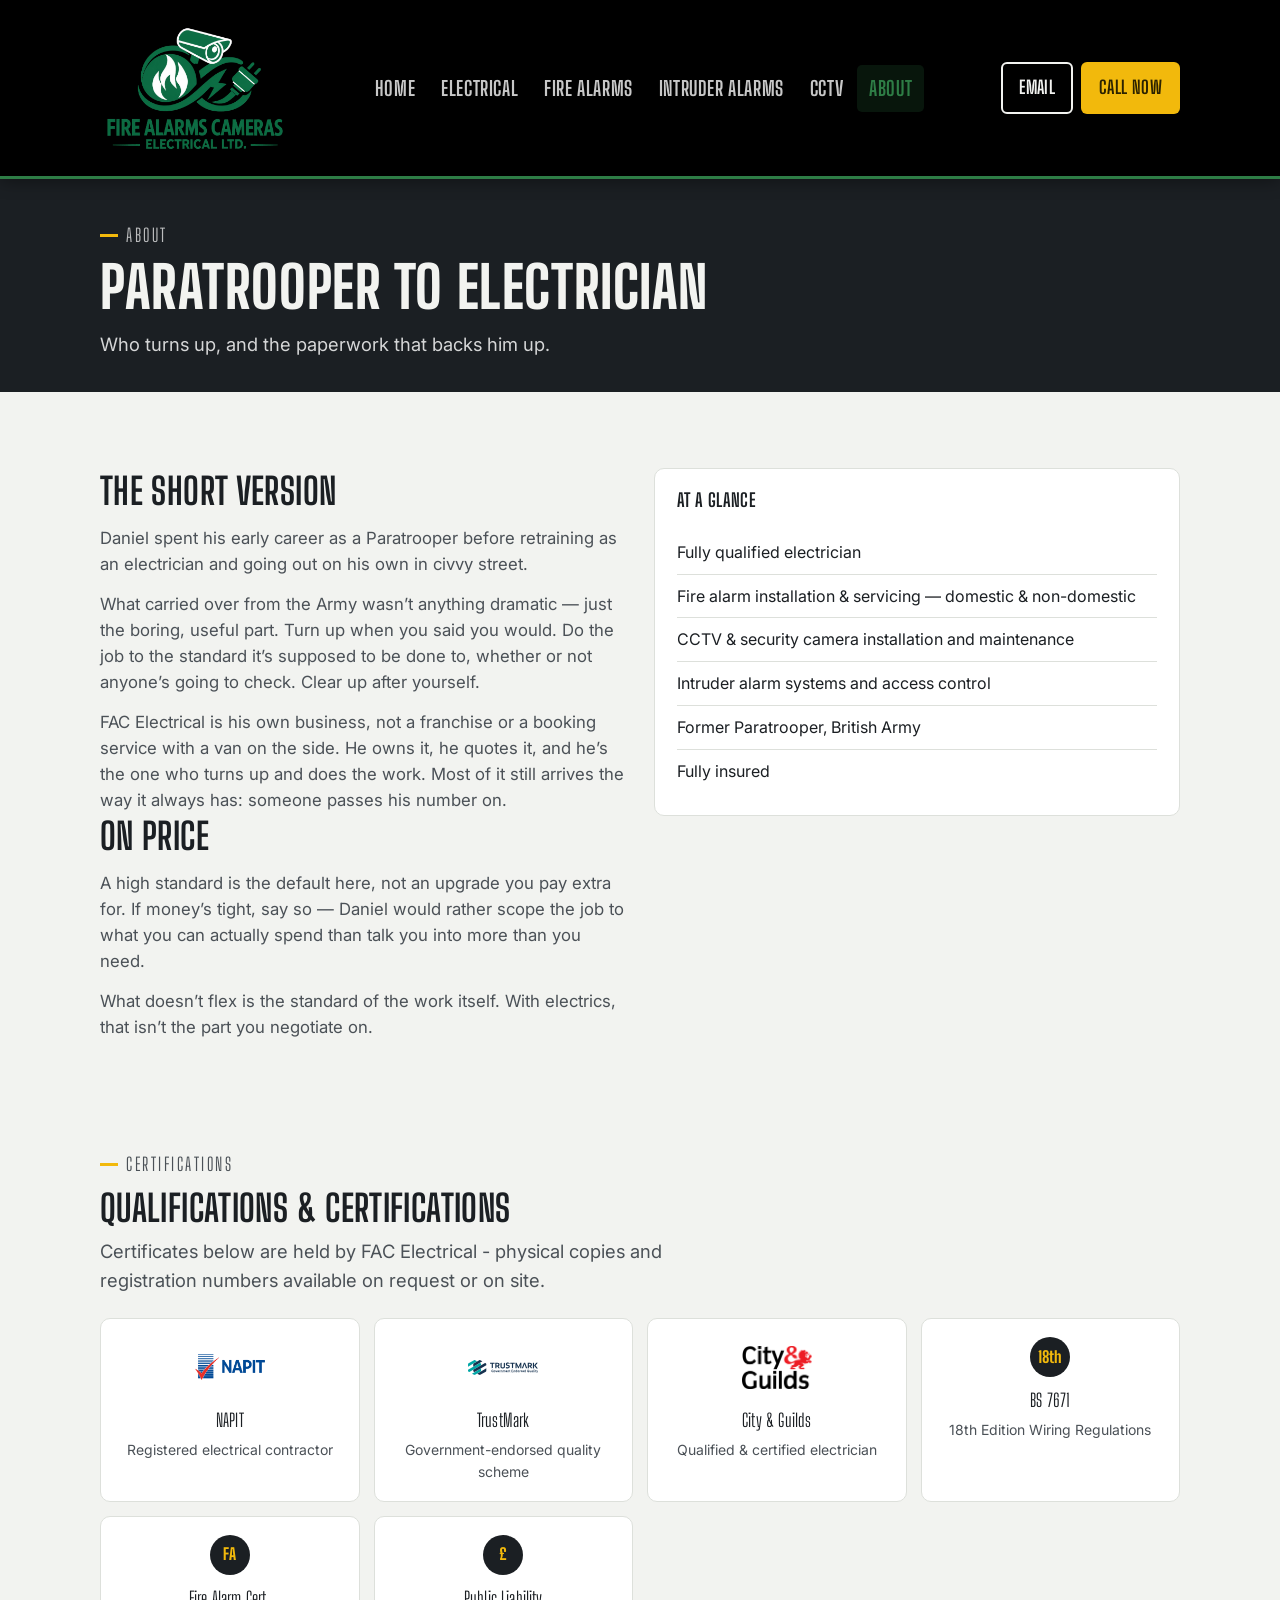
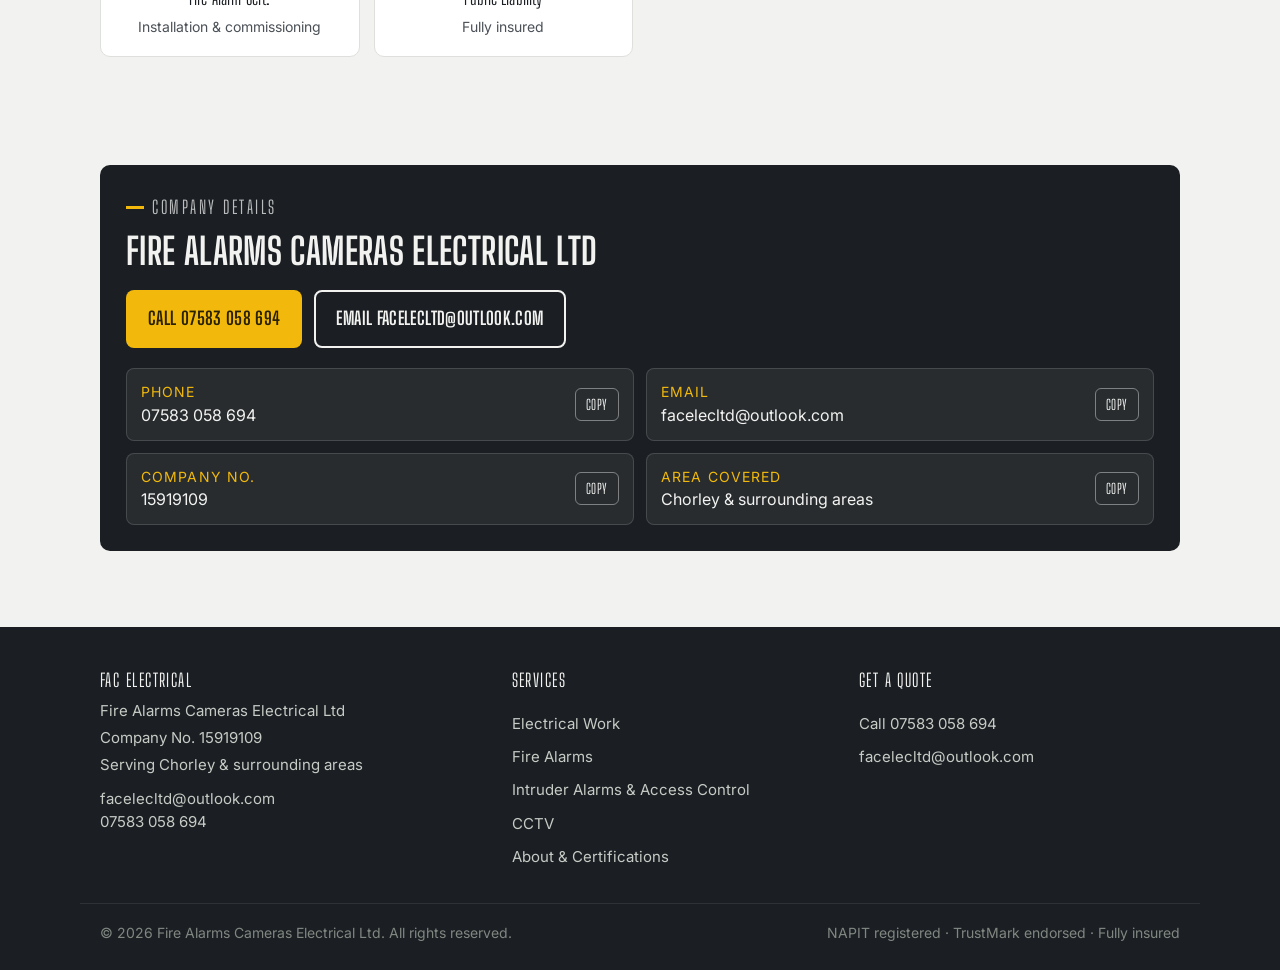
==== about/index.html @ 7ea2552b "initial push" ====
<!doctype html><html lang=en-GB><head><meta charset=utf-8><meta name=viewport content="width=device-width,initial-scale=1"><title>About & Certifications - FAC Electrical</title><meta name=description content="About Daniel and FAC Electrical — background, qualifications, certifications, and full company details."><link rel=preconnect href=https://fonts.googleapis.com><link rel=preconnect href=https://fonts.gstatic.com crossorigin><link href="https://fonts.googleapis.com/css2?family=Big+Shoulders+Display:wght@700;800&family=Inter:wght@400;500;600;700&display=swap" rel=stylesheet><link rel=stylesheet href=/css/styles.css></head><body><header class=site-header><div class=site-header__bar><a class=brand href=/ aria-label="FAC Electrical home"><img class=brand__mark src=/img/logo.JPG alt="Fire Alarms Cameras Electrical Ltd" width=1400 height=1120>
</a><button class=nav-toggle aria-expanded=false aria-controls=site-nav aria-label="Open menu">
<span></span></button><nav class=site-nav id=site-nav><ul class=site-nav__list><li><a href=/>Home</a></li><li><a href=/electrics/>Electrical</a></li><li><a href=/fire-alarms/>Fire Alarms</a></li><li><a href=/intruder-alarms/>Intruder Alarms</a></li><li><a href=/cameras/>CCTV</a></li><li><a href=/about/ aria-current=page>About</a></li></ul></nav><div class=header-cta><a class="btn btn--outline btn--sm" href=mailto:facelecltd@outlook.com>Email</a>
<a class="btn btn--amber btn--sm" href=tel:+447583058694>Call now</a></div></div></header><main><section class="page-banner page-banner--plain"><div class=wrap><p class=eyebrow>About</p><h1>Paratrooper to electrician</h1><p class=lede>Who turns up, and the paperwork that backs him up.</p></div></section><section class=section><div class="wrap cols-2"><div class=prose><h2 id=the-short-version>The short version</h2><p>Daniel spent his early career as a Paratrooper before retraining as an electrician and going out on his own in civvy street.</p><p>What carried over from the Army wasn&rsquo;t anything dramatic — just the boring, useful part. Turn up when you said you would. Do the job to the standard it&rsquo;s supposed to be done to, whether or not anyone&rsquo;s going to check. Clear up after yourself.</p><p>FAC Electrical is his own business, not a franchise or a booking service with a van on the side. He owns it, he quotes it, and he&rsquo;s the one who turns up and does the work. Most of it still arrives the way it always has: someone passes his number on.</p><h2 id=on-price>On price</h2><p>A high standard is the default here, not an upgrade you pay extra for. If money&rsquo;s tight, say so — Daniel would rather scope the job to what you can actually spend than talk you into more than you need.</p><p>What doesn&rsquo;t flex is the standard of the work itself. With electrics, that isn&rsquo;t the part you negotiate on.</p></div><div class=card><h3>At a glance</h3><ul class="switch-list mt-md"><li>Fully qualified electrician</li><li>Fire alarm installation & servicing — domestic & non-domestic</li><li>CCTV & security camera installation and maintenance</li><li>Intruder alarm systems and access control</li><li>Former Paratrooper, British Army</li><li>Fully insured</li></ul></div></div></section><section class="section section--tight"><div class=wrap><p class=eyebrow>Certifications</p><h2 class=mt-sm>Qualifications & certifications</h2><p class="lede mt-sm">Certificates below are held by FAC Electrical - physical copies and registration numbers available on request or on site.</p><div class=certs-grid><div class=cert-badge><img class=cert-badge__img src=/img/napit.png alt="NAPIT logo"><div class=cert-badge__name>NAPIT</div><div class=cert-badge__note>Registered electrical contractor</div></div><div class=cert-badge><img class=cert-badge__img src=/img/trustmark.svg alt="TrustMark logo"><div class=cert-badge__name>TrustMark</div><div class=cert-badge__note>Government-endorsed quality scheme</div></div><div class=cert-badge><img class=cert-badge__img src=/img/cityandguilds.png alt="City & Guilds logo"><div class=cert-badge__name>City & Guilds</div><div class=cert-badge__note>Qualified & certified electrician</div></div><div class=cert-badge><div class=cert-badge__mark>18th</div><div class=cert-badge__name>BS 7671</div><div class=cert-badge__note>18th Edition Wiring Regulations</div></div><div class=cert-badge><div class=cert-badge__mark>FA</div><div class=cert-badge__name>Fire Alarm Cert.</div><div class=cert-badge__note>Installation & commissioning</div></div><div class=cert-badge><div class=cert-badge__mark>£</div><div class=cert-badge__name>Public Liability</div><div class=cert-badge__note>Fully insured</div></div></div></div></section><section class=section><div class=wrap><div class=contact-block><p class=eyebrow style=color:rgba(255,255,255,.7)>Company details</p><h2 class=mt-sm>Fire Alarms Cameras Electrical Ltd</h2><div class="hero__ctas mt-md"><a class="btn btn--amber" href=tel:+447583058694>Call 07583 058 694</a>
<a class="btn btn--outline" href=mailto:facelecltd@outlook.com>Email facelecltd@outlook.com</a></div><div class="contact-methods mt-md"><div class=contact-row><div class=contact-row__text><div class=contact-row__label>Phone</div><div class=contact-row__value>07583 058 694</div></div><button class=copy-btn data-copy-value="07583 058 694">Copy</button></div><div class=contact-row><div class=contact-row__text><div class=contact-row__label>Email</div><div class=contact-row__value>facelecltd@outlook.com</div></div><button class=copy-btn data-copy-value=facelecltd@outlook.com>Copy</button></div><div class=contact-row><div class=contact-row__text><div class=contact-row__label>Company No.</div><div class=contact-row__value>15919109</div></div><button class=copy-btn data-copy-value=15919109>Copy</button></div><div class=contact-row><div class=contact-row__text><div class=contact-row__label>Area covered</div><div class=contact-row__value>Chorley & surrounding areas</div></div><button class=copy-btn data-copy-value="Chorley & surrounding areas">Copy</button></div></div></div></div></section></main><footer class=site-footer><div class="wrap footer-grid"><div class=footer-company><p class=footer-heading>FAC Electrical</p><p>Fire Alarms Cameras Electrical Ltd</p><p>Company No. 15919109</p><p>Serving Chorley & surrounding areas</p><p class=mt-sm>facelecltd@outlook.com<br>07583 058 694</p></div><nav class=footer-links><p class=footer-heading>Services</p><a href=/electrics/>Electrical Work</a>
<a href=/fire-alarms/>Fire Alarms</a>
<a href=/intruder-alarms/>Intruder Alarms & Access Control</a>
<a href=/cameras/>CCTV</a>
<a href=/about/>About & Certifications</a></nav><div class=footer-links><p class=footer-heading>Get a quote</p><a href=tel:+447583058694>Call 07583 058 694</a>
<a href=mailto:facelecltd@outlook.com>facelecltd@outlook.com</a></div></div><div class="wrap footer-bottom"><span>&copy; 2026 Fire Alarms Cameras Electrical Ltd. All rights reserved.</span>
<span>NAPIT registered · TrustMark endorsed · Fully insured</span></div></footer><div class=mobile-bar><a href=tel:+447583058694>Call</a>
<a href=mailto:facelecltd@outlook.com>Email</a></div><script src=/js/main.js></script></body></html>
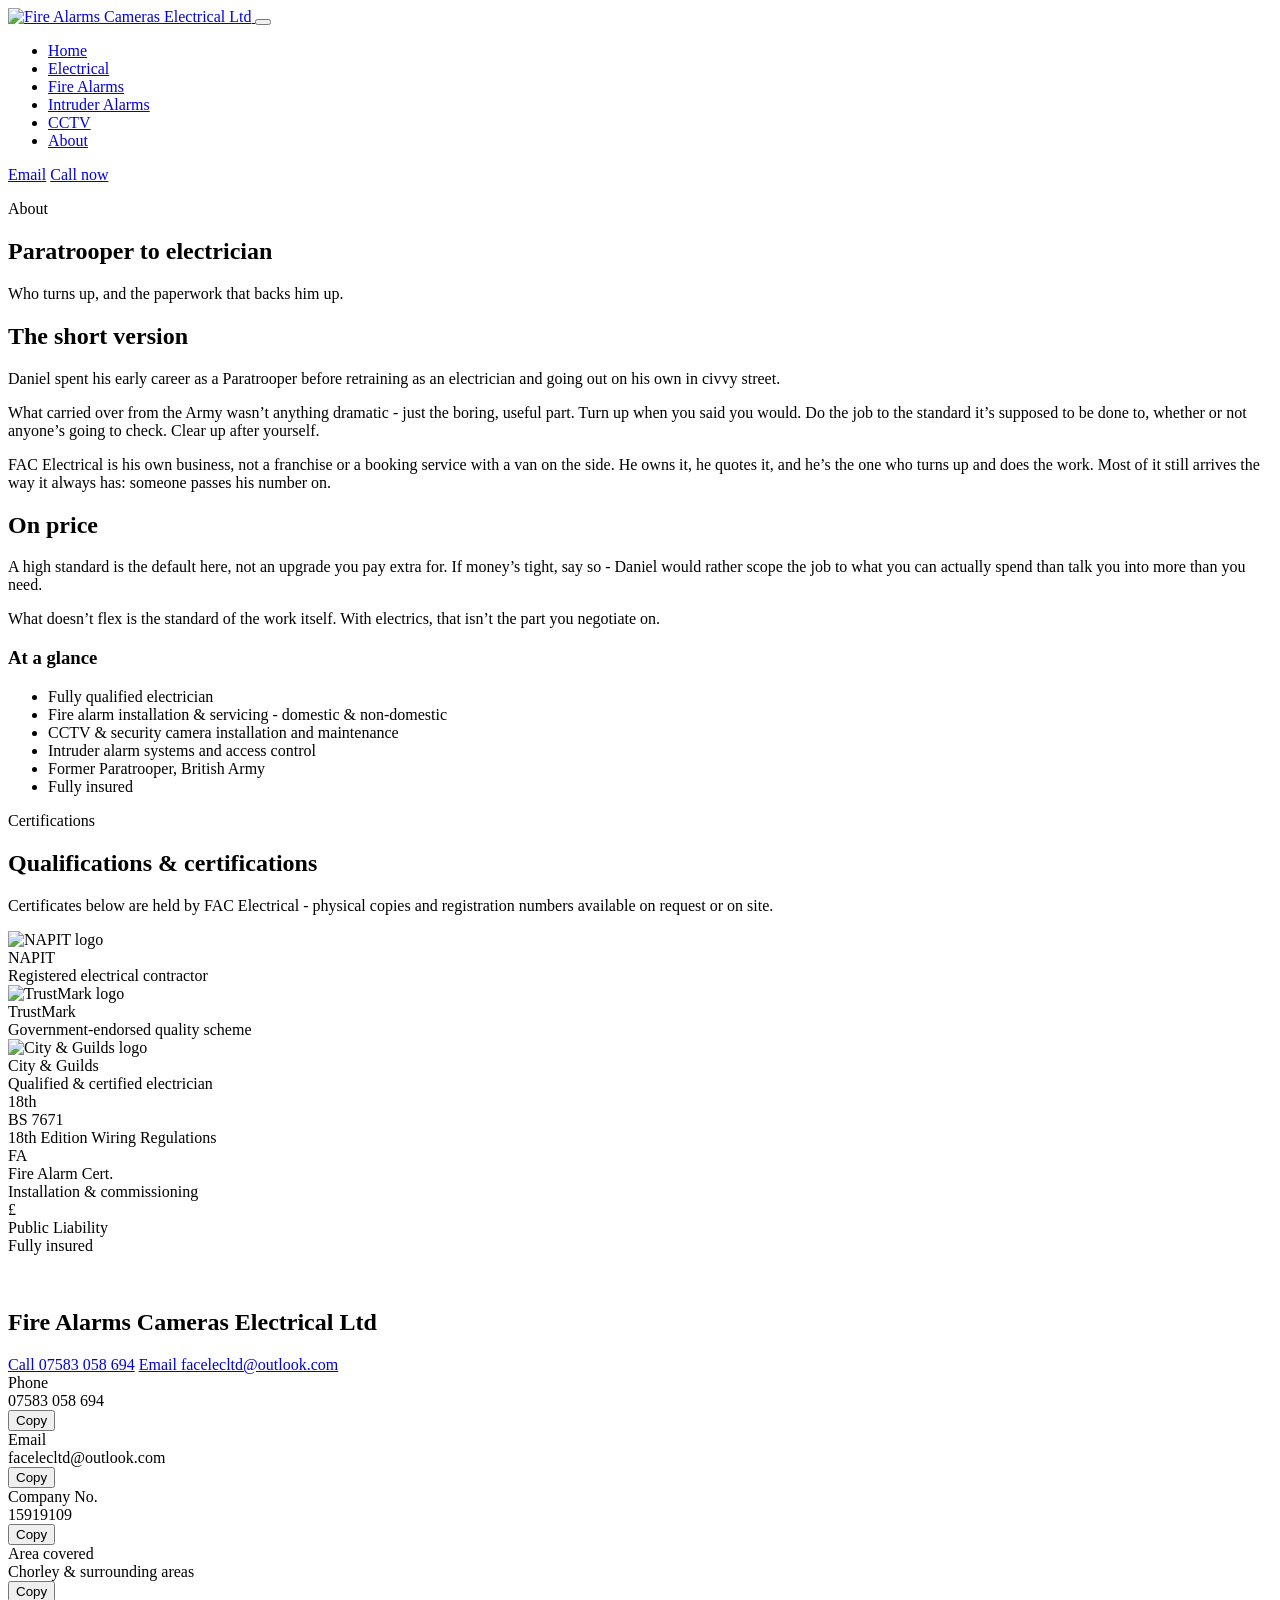
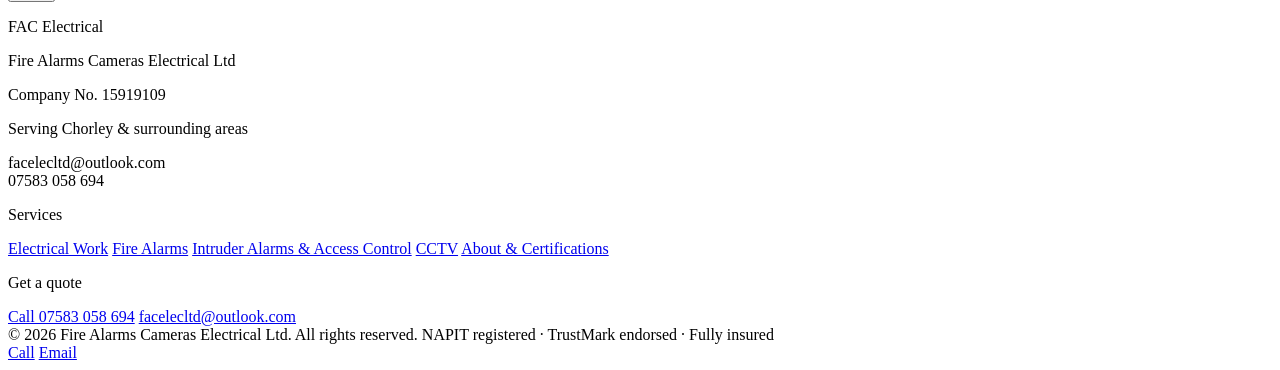
==== commit 0d0906aa: "initial push" ====
--- a/about/index.html
+++ b/about/index.html
@@ -1,7 +1,7 @@
-<!doctype html><html lang=en-GB><head><meta charset=utf-8><meta name=viewport content="width=device-width,initial-scale=1"><title>About & Certifications - FAC Electrical</title><meta name=description content="About Daniel and FAC Electrical — background, qualifications, certifications, and full company details."><link rel=preconnect href=https://fonts.googleapis.com><link rel=preconnect href=https://fonts.gstatic.com crossorigin><link href="https://fonts.googleapis.com/css2?family=Big+Shoulders+Display:wght@700;800&family=Inter:wght@400;500;600;700&display=swap" rel=stylesheet><link rel=stylesheet href=/css/styles.css></head><body><header class=site-header><div class=site-header__bar><a class=brand href=/ aria-label="FAC Electrical home"><img class=brand__mark src=/img/logo.JPG alt="Fire Alarms Cameras Electrical Ltd" width=1400 height=1120>
+<!doctype html><html lang=en-GB><head><meta charset=utf-8><meta name=viewport content="width=device-width,initial-scale=1"><title>About & Certifications - FAC Electrical</title><meta name=description content="About Daniel and FAC Electrical - background, qualifications, certifications, and full company details."><link rel=preconnect href=https://fonts.googleapis.com><link rel=preconnect href=https://fonts.gstatic.com crossorigin><link href="https://fonts.googleapis.com/css2?family=Big+Shoulders+Display:wght@700;800&family=Inter:wght@400;500;600;700&display=swap" rel=stylesheet><link rel=stylesheet href=/FACElectrical/css/styles.css></head><body><header class=site-header><div class=site-header__bar><a class=brand href=/ aria-label="FAC Electrical home"><img class=brand__mark src=/FACElectrical/img/logo.JPG alt="Fire Alarms Cameras Electrical Ltd" width=1400 height=1120>
 </a><button class=nav-toggle aria-expanded=false aria-controls=site-nav aria-label="Open menu">
-<span></span></button><nav class=site-nav id=site-nav><ul class=site-nav__list><li><a href=/>Home</a></li><li><a href=/electrics/>Electrical</a></li><li><a href=/fire-alarms/>Fire Alarms</a></li><li><a href=/intruder-alarms/>Intruder Alarms</a></li><li><a href=/cameras/>CCTV</a></li><li><a href=/about/ aria-current=page>About</a></li></ul></nav><div class=header-cta><a class="btn btn--outline btn--sm" href=mailto:facelecltd@outlook.com>Email</a>
-<a class="btn btn--amber btn--sm" href=tel:+447583058694>Call now</a></div></div></header><main><section class="page-banner page-banner--plain"><div class=wrap><p class=eyebrow>About</p><h1>Paratrooper to electrician</h1><p class=lede>Who turns up, and the paperwork that backs him up.</p></div></section><section class=section><div class="wrap cols-2"><div class=prose><h2 id=the-short-version>The short version</h2><p>Daniel spent his early career as a Paratrooper before retraining as an electrician and going out on his own in civvy street.</p><p>What carried over from the Army wasn&rsquo;t anything dramatic — just the boring, useful part. Turn up when you said you would. Do the job to the standard it&rsquo;s supposed to be done to, whether or not anyone&rsquo;s going to check. Clear up after yourself.</p><p>FAC Electrical is his own business, not a franchise or a booking service with a van on the side. He owns it, he quotes it, and he&rsquo;s the one who turns up and does the work. Most of it still arrives the way it always has: someone passes his number on.</p><h2 id=on-price>On price</h2><p>A high standard is the default here, not an upgrade you pay extra for. If money&rsquo;s tight, say so — Daniel would rather scope the job to what you can actually spend than talk you into more than you need.</p><p>What doesn&rsquo;t flex is the standard of the work itself. With electrics, that isn&rsquo;t the part you negotiate on.</p></div><div class=card><h3>At a glance</h3><ul class="switch-list mt-md"><li>Fully qualified electrician</li><li>Fire alarm installation & servicing — domestic & non-domestic</li><li>CCTV & security camera installation and maintenance</li><li>Intruder alarm systems and access control</li><li>Former Paratrooper, British Army</li><li>Fully insured</li></ul></div></div></section><section class="section section--tight"><div class=wrap><p class=eyebrow>Certifications</p><h2 class=mt-sm>Qualifications & certifications</h2><p class="lede mt-sm">Certificates below are held by FAC Electrical - physical copies and registration numbers available on request or on site.</p><div class=certs-grid><div class=cert-badge><img class=cert-badge__img src=/img/napit.png alt="NAPIT logo"><div class=cert-badge__name>NAPIT</div><div class=cert-badge__note>Registered electrical contractor</div></div><div class=cert-badge><img class=cert-badge__img src=/img/trustmark.svg alt="TrustMark logo"><div class=cert-badge__name>TrustMark</div><div class=cert-badge__note>Government-endorsed quality scheme</div></div><div class=cert-badge><img class=cert-badge__img src=/img/cityandguilds.png alt="City & Guilds logo"><div class=cert-badge__name>City & Guilds</div><div class=cert-badge__note>Qualified & certified electrician</div></div><div class=cert-badge><div class=cert-badge__mark>18th</div><div class=cert-badge__name>BS 7671</div><div class=cert-badge__note>18th Edition Wiring Regulations</div></div><div class=cert-badge><div class=cert-badge__mark>FA</div><div class=cert-badge__name>Fire Alarm Cert.</div><div class=cert-badge__note>Installation & commissioning</div></div><div class=cert-badge><div class=cert-badge__mark>£</div><div class=cert-badge__name>Public Liability</div><div class=cert-badge__note>Fully insured</div></div></div></div></section><section class=section><div class=wrap><div class=contact-block><p class=eyebrow style=color:rgba(255,255,255,.7)>Company details</p><h2 class=mt-sm>Fire Alarms Cameras Electrical Ltd</h2><div class="hero__ctas mt-md"><a class="btn btn--amber" href=tel:+447583058694>Call 07583 058 694</a>
+<span></span></button><nav class=site-nav id=site-nav><ul class=site-nav__list><li><a href=/>Home</a></li><li><a href=/electrics/>Electrical</a></li><li><a href=/fire-alarms/>Fire Alarms</a></li><li><a href=/intruder-alarms/>Intruder Alarms</a></li><li><a href=/cameras/>CCTV</a></li><li><a href=/about/>About</a></li></ul></nav><div class=header-cta><a class="btn btn--outline btn--sm" href=mailto:facelecltd@outlook.com>Email</a>
+<a class="btn btn--amber btn--sm" href=tel:+447583058694>Call now</a></div></div></header><main><section class="page-banner page-banner--plain"><div class=wrap><p class=eyebrow>About</p><h1>Paratrooper to electrician</h1><p class=lede>Who turns up, and the paperwork that backs him up.</p></div></section><section class=section><div class="wrap cols-2"><div class=prose><h2 id=the-short-version>The short version</h2><p>Daniel spent his early career as a Paratrooper before retraining as an electrician and going out on his own in civvy street.</p><p>What carried over from the Army wasn&rsquo;t anything dramatic - just the boring, useful part. Turn up when you said you would. Do the job to the standard it&rsquo;s supposed to be done to, whether or not anyone&rsquo;s going to check. Clear up after yourself.</p><p>FAC Electrical is his own business, not a franchise or a booking service with a van on the side. He owns it, he quotes it, and he&rsquo;s the one who turns up and does the work. Most of it still arrives the way it always has: someone passes his number on.</p><h2 id=on-price>On price</h2><p>A high standard is the default here, not an upgrade you pay extra for. If money&rsquo;s tight, say so - Daniel would rather scope the job to what you can actually spend than talk you into more than you need.</p><p>What doesn&rsquo;t flex is the standard of the work itself. With electrics, that isn&rsquo;t the part you negotiate on.</p></div><div class=card><h3>At a glance</h3><ul class="switch-list mt-md"><li>Fully qualified electrician</li><li>Fire alarm installation & servicing - domestic & non-domestic</li><li>CCTV & security camera installation and maintenance</li><li>Intruder alarm systems and access control</li><li>Former Paratrooper, British Army</li><li>Fully insured</li></ul></div></div></section><section class="section section--tight"><div class=wrap><p class=eyebrow>Certifications</p><h2 class=mt-sm>Qualifications & certifications</h2><p class="lede mt-sm">Certificates below are held by FAC Electrical - physical copies and registration numbers available on request or on site.</p><div class=certs-grid><div class=cert-badge><img class=cert-badge__img src=/FACElectrical/img/napit.png alt="NAPIT logo"><div class=cert-badge__name>NAPIT</div><div class=cert-badge__note>Registered electrical contractor</div></div><div class=cert-badge><img class=cert-badge__img src=/FACElectrical/img/trustmark.svg alt="TrustMark logo"><div class=cert-badge__name>TrustMark</div><div class=cert-badge__note>Government-endorsed quality scheme</div></div><div class=cert-badge><img class=cert-badge__img src=/FACElectrical/img/cityandguilds.png alt="City & Guilds logo"><div class=cert-badge__name>City & Guilds</div><div class=cert-badge__note>Qualified & certified electrician</div></div><div class=cert-badge><div class=cert-badge__mark>18th</div><div class=cert-badge__name>BS 7671</div><div class=cert-badge__note>18th Edition Wiring Regulations</div></div><div class=cert-badge><div class=cert-badge__mark>FA</div><div class=cert-badge__name>Fire Alarm Cert.</div><div class=cert-badge__note>Installation & commissioning</div></div><div class=cert-badge><div class=cert-badge__mark>£</div><div class=cert-badge__name>Public Liability</div><div class=cert-badge__note>Fully insured</div></div></div></div></section><section class=section><div class=wrap><div class=contact-block><p class=eyebrow style=color:rgba(255,255,255,.7)>Company details</p><h2 class=mt-sm>Fire Alarms Cameras Electrical Ltd</h2><div class="hero__ctas mt-md"><a class="btn btn--amber" href=tel:+447583058694>Call 07583 058 694</a>
 <a class="btn btn--outline" href=mailto:facelecltd@outlook.com>Email facelecltd@outlook.com</a></div><div class="contact-methods mt-md"><div class=contact-row><div class=contact-row__text><div class=contact-row__label>Phone</div><div class=contact-row__value>07583 058 694</div></div><button class=copy-btn data-copy-value="07583 058 694">Copy</button></div><div class=contact-row><div class=contact-row__text><div class=contact-row__label>Email</div><div class=contact-row__value>facelecltd@outlook.com</div></div><button class=copy-btn data-copy-value=facelecltd@outlook.com>Copy</button></div><div class=contact-row><div class=contact-row__text><div class=contact-row__label>Company No.</div><div class=contact-row__value>15919109</div></div><button class=copy-btn data-copy-value=15919109>Copy</button></div><div class=contact-row><div class=contact-row__text><div class=contact-row__label>Area covered</div><div class=contact-row__value>Chorley & surrounding areas</div></div><button class=copy-btn data-copy-value="Chorley & surrounding areas">Copy</button></div></div></div></div></section></main><footer class=site-footer><div class="wrap footer-grid"><div class=footer-company><p class=footer-heading>FAC Electrical</p><p>Fire Alarms Cameras Electrical Ltd</p><p>Company No. 15919109</p><p>Serving Chorley & surrounding areas</p><p class=mt-sm>facelecltd@outlook.com<br>07583 058 694</p></div><nav class=footer-links><p class=footer-heading>Services</p><a href=/electrics/>Electrical Work</a>
 <a href=/fire-alarms/>Fire Alarms</a>
 <a href=/intruder-alarms/>Intruder Alarms & Access Control</a>
@@ -9,4 +9,4 @@
 <a href=/about/>About & Certifications</a></nav><div class=footer-links><p class=footer-heading>Get a quote</p><a href=tel:+447583058694>Call 07583 058 694</a>
 <a href=mailto:facelecltd@outlook.com>facelecltd@outlook.com</a></div></div><div class="wrap footer-bottom"><span>&copy; 2026 Fire Alarms Cameras Electrical Ltd. All rights reserved.</span>
 <span>NAPIT registered · TrustMark endorsed · Fully insured</span></div></footer><div class=mobile-bar><a href=tel:+447583058694>Call</a>
-<a href=mailto:facelecltd@outlook.com>Email</a></div><script src=/js/main.js></script></body></html>+<a href=mailto:facelecltd@outlook.com>Email</a></div><script src=/FACElectrical/js/main.js></script></body></html>
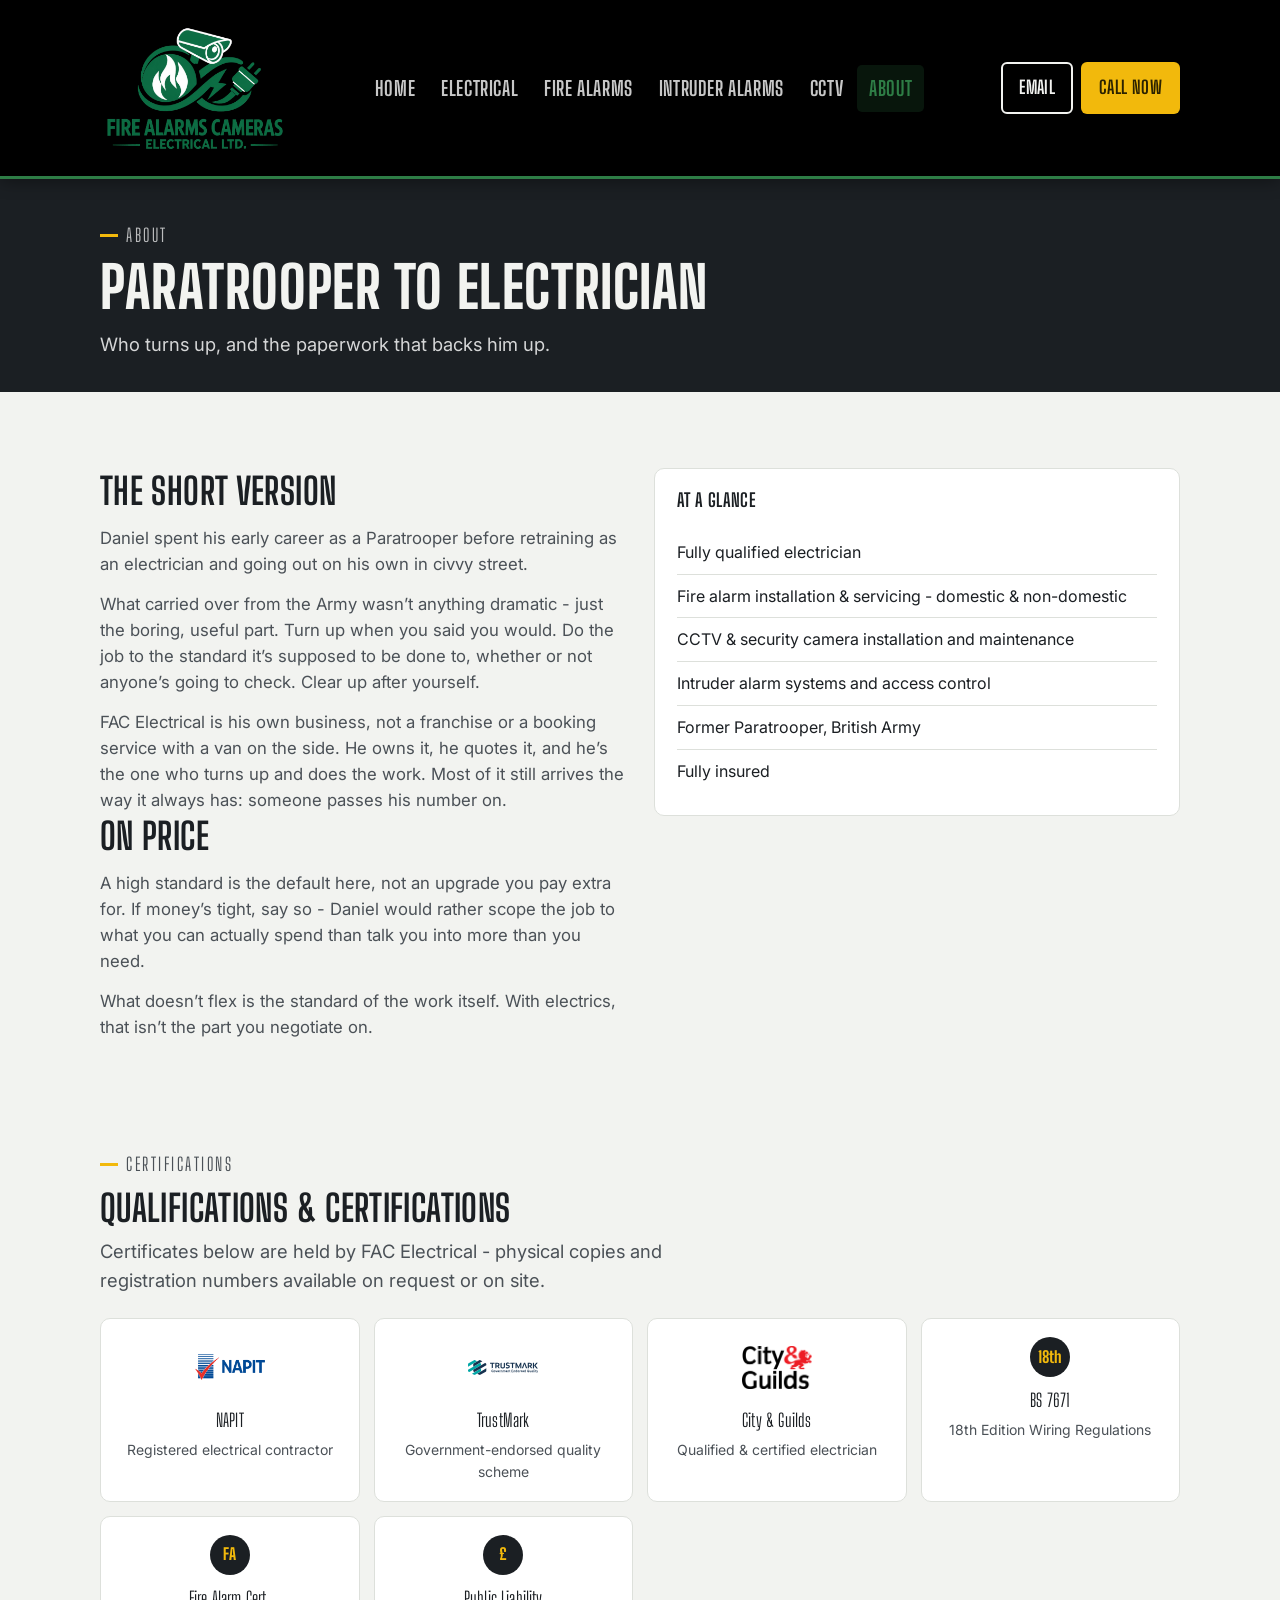
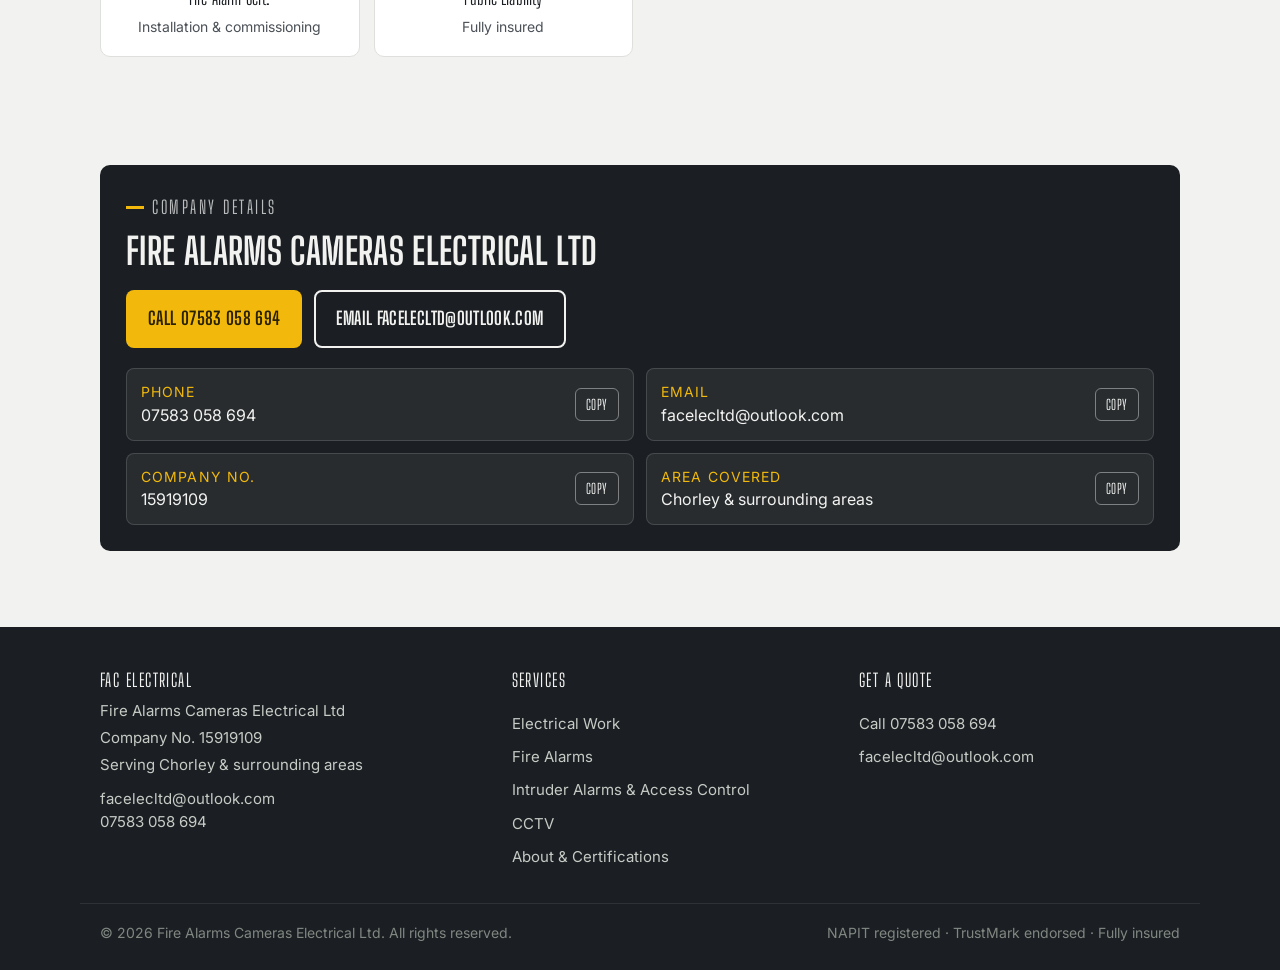
==== commit 873cc37a: "initial push" ====
--- a/about/index.html
+++ b/about/index.html
@@ -1,7 +1,7 @@
-<!doctype html><html lang=en-GB><head><meta charset=utf-8><meta name=viewport content="width=device-width,initial-scale=1"><title>About & Certifications - FAC Electrical</title><meta name=description content="About Daniel and FAC Electrical - background, qualifications, certifications, and full company details."><link rel=preconnect href=https://fonts.googleapis.com><link rel=preconnect href=https://fonts.gstatic.com crossorigin><link href="https://fonts.googleapis.com/css2?family=Big+Shoulders+Display:wght@700;800&family=Inter:wght@400;500;600;700&display=swap" rel=stylesheet><link rel=stylesheet href=/FACElectrical/css/styles.css></head><body><header class=site-header><div class=site-header__bar><a class=brand href=/ aria-label="FAC Electrical home"><img class=brand__mark src=/FACElectrical/img/logo.JPG alt="Fire Alarms Cameras Electrical Ltd" width=1400 height=1120>
+<!doctype html><html lang=en-GB><head><meta charset=utf-8><meta name=viewport content="width=device-width,initial-scale=1"><title>About & Certifications - FAC Electrical</title><meta name=description content="About Daniel and FAC Electrical - background, qualifications, certifications, and full company details."><link rel=preconnect href=https://fonts.googleapis.com><link rel=preconnect href=https://fonts.gstatic.com crossorigin><link href="https://fonts.googleapis.com/css2?family=Big+Shoulders+Display:wght@700;800&family=Inter:wght@400;500;600;700&display=swap" rel=stylesheet><link rel=stylesheet href=/css/styles.css></head><body><header class=site-header><div class=site-header__bar><a class=brand href=/ aria-label="FAC Electrical home"><img class=brand__mark src=/img/logo.JPG alt="Fire Alarms Cameras Electrical Ltd" width=1400 height=1120>
 </a><button class=nav-toggle aria-expanded=false aria-controls=site-nav aria-label="Open menu">
-<span></span></button><nav class=site-nav id=site-nav><ul class=site-nav__list><li><a href=/>Home</a></li><li><a href=/electrics/>Electrical</a></li><li><a href=/fire-alarms/>Fire Alarms</a></li><li><a href=/intruder-alarms/>Intruder Alarms</a></li><li><a href=/cameras/>CCTV</a></li><li><a href=/about/>About</a></li></ul></nav><div class=header-cta><a class="btn btn--outline btn--sm" href=mailto:facelecltd@outlook.com>Email</a>
-<a class="btn btn--amber btn--sm" href=tel:+447583058694>Call now</a></div></div></header><main><section class="page-banner page-banner--plain"><div class=wrap><p class=eyebrow>About</p><h1>Paratrooper to electrician</h1><p class=lede>Who turns up, and the paperwork that backs him up.</p></div></section><section class=section><div class="wrap cols-2"><div class=prose><h2 id=the-short-version>The short version</h2><p>Daniel spent his early career as a Paratrooper before retraining as an electrician and going out on his own in civvy street.</p><p>What carried over from the Army wasn&rsquo;t anything dramatic - just the boring, useful part. Turn up when you said you would. Do the job to the standard it&rsquo;s supposed to be done to, whether or not anyone&rsquo;s going to check. Clear up after yourself.</p><p>FAC Electrical is his own business, not a franchise or a booking service with a van on the side. He owns it, he quotes it, and he&rsquo;s the one who turns up and does the work. Most of it still arrives the way it always has: someone passes his number on.</p><h2 id=on-price>On price</h2><p>A high standard is the default here, not an upgrade you pay extra for. If money&rsquo;s tight, say so - Daniel would rather scope the job to what you can actually spend than talk you into more than you need.</p><p>What doesn&rsquo;t flex is the standard of the work itself. With electrics, that isn&rsquo;t the part you negotiate on.</p></div><div class=card><h3>At a glance</h3><ul class="switch-list mt-md"><li>Fully qualified electrician</li><li>Fire alarm installation & servicing - domestic & non-domestic</li><li>CCTV & security camera installation and maintenance</li><li>Intruder alarm systems and access control</li><li>Former Paratrooper, British Army</li><li>Fully insured</li></ul></div></div></section><section class="section section--tight"><div class=wrap><p class=eyebrow>Certifications</p><h2 class=mt-sm>Qualifications & certifications</h2><p class="lede mt-sm">Certificates below are held by FAC Electrical - physical copies and registration numbers available on request or on site.</p><div class=certs-grid><div class=cert-badge><img class=cert-badge__img src=/FACElectrical/img/napit.png alt="NAPIT logo"><div class=cert-badge__name>NAPIT</div><div class=cert-badge__note>Registered electrical contractor</div></div><div class=cert-badge><img class=cert-badge__img src=/FACElectrical/img/trustmark.svg alt="TrustMark logo"><div class=cert-badge__name>TrustMark</div><div class=cert-badge__note>Government-endorsed quality scheme</div></div><div class=cert-badge><img class=cert-badge__img src=/FACElectrical/img/cityandguilds.png alt="City & Guilds logo"><div class=cert-badge__name>City & Guilds</div><div class=cert-badge__note>Qualified & certified electrician</div></div><div class=cert-badge><div class=cert-badge__mark>18th</div><div class=cert-badge__name>BS 7671</div><div class=cert-badge__note>18th Edition Wiring Regulations</div></div><div class=cert-badge><div class=cert-badge__mark>FA</div><div class=cert-badge__name>Fire Alarm Cert.</div><div class=cert-badge__note>Installation & commissioning</div></div><div class=cert-badge><div class=cert-badge__mark>£</div><div class=cert-badge__name>Public Liability</div><div class=cert-badge__note>Fully insured</div></div></div></div></section><section class=section><div class=wrap><div class=contact-block><p class=eyebrow style=color:rgba(255,255,255,.7)>Company details</p><h2 class=mt-sm>Fire Alarms Cameras Electrical Ltd</h2><div class="hero__ctas mt-md"><a class="btn btn--amber" href=tel:+447583058694>Call 07583 058 694</a>
+<span></span></button><nav class=site-nav id=site-nav><ul class=site-nav__list><li><a href=/>Home</a></li><li><a href=/electrics/>Electrical</a></li><li><a href=/fire-alarms/>Fire Alarms</a></li><li><a href=/intruder-alarms/>Intruder Alarms</a></li><li><a href=/cameras/>CCTV</a></li><li><a href=/about/ aria-current=page>About</a></li></ul></nav><div class=header-cta><a class="btn btn--outline btn--sm" href=mailto:facelecltd@outlook.com>Email</a>
+<a class="btn btn--amber btn--sm" href=tel:+447583058694>Call now</a></div></div></header><main><section class="page-banner page-banner--plain"><div class=wrap><p class=eyebrow>About</p><h1>Paratrooper to electrician</h1><p class=lede>Who turns up, and the paperwork that backs him up.</p></div></section><section class=section><div class="wrap cols-2"><div class=prose><h2 id=the-short-version>The short version</h2><p>Daniel spent his early career as a Paratrooper before retraining as an electrician and going out on his own in civvy street.</p><p>What carried over from the Army wasn&rsquo;t anything dramatic - just the boring, useful part. Turn up when you said you would. Do the job to the standard it&rsquo;s supposed to be done to, whether or not anyone&rsquo;s going to check. Clear up after yourself.</p><p>FAC Electrical is his own business, not a franchise or a booking service with a van on the side. He owns it, he quotes it, and he&rsquo;s the one who turns up and does the work. Most of it still arrives the way it always has: someone passes his number on.</p><h2 id=on-price>On price</h2><p>A high standard is the default here, not an upgrade you pay extra for. If money&rsquo;s tight, say so - Daniel would rather scope the job to what you can actually spend than talk you into more than you need.</p><p>What doesn&rsquo;t flex is the standard of the work itself. With electrics, that isn&rsquo;t the part you negotiate on.</p></div><div class=card><h3>At a glance</h3><ul class="switch-list mt-md"><li>Fully qualified electrician</li><li>Fire alarm installation & servicing - domestic & non-domestic</li><li>CCTV & security camera installation and maintenance</li><li>Intruder alarm systems and access control</li><li>Former Paratrooper, British Army</li><li>Fully insured</li></ul></div></div></section><section class="section section--tight"><div class=wrap><p class=eyebrow>Certifications</p><h2 class=mt-sm>Qualifications & certifications</h2><p class="lede mt-sm">Certificates below are held by FAC Electrical - physical copies and registration numbers available on request or on site.</p><div class=certs-grid><div class=cert-badge><img class=cert-badge__img src=/img/napit.png alt="NAPIT logo"><div class=cert-badge__name>NAPIT</div><div class=cert-badge__note>Registered electrical contractor</div></div><div class=cert-badge><img class=cert-badge__img src=/img/trustmark.svg alt="TrustMark logo"><div class=cert-badge__name>TrustMark</div><div class=cert-badge__note>Government-endorsed quality scheme</div></div><div class=cert-badge><img class=cert-badge__img src=/img/cityandguilds.png alt="City & Guilds logo"><div class=cert-badge__name>City & Guilds</div><div class=cert-badge__note>Qualified & certified electrician</div></div><div class=cert-badge><div class=cert-badge__mark>18th</div><div class=cert-badge__name>BS 7671</div><div class=cert-badge__note>18th Edition Wiring Regulations</div></div><div class=cert-badge><div class=cert-badge__mark>FA</div><div class=cert-badge__name>Fire Alarm Cert.</div><div class=cert-badge__note>Installation & commissioning</div></div><div class=cert-badge><div class=cert-badge__mark>£</div><div class=cert-badge__name>Public Liability</div><div class=cert-badge__note>Fully insured</div></div></div></div></section><section class=section><div class=wrap><div class=contact-block><p class=eyebrow style=color:rgba(255,255,255,.7)>Company details</p><h2 class=mt-sm>Fire Alarms Cameras Electrical Ltd</h2><div class="hero__ctas mt-md"><a class="btn btn--amber" href=tel:+447583058694>Call 07583 058 694</a>
 <a class="btn btn--outline" href=mailto:facelecltd@outlook.com>Email facelecltd@outlook.com</a></div><div class="contact-methods mt-md"><div class=contact-row><div class=contact-row__text><div class=contact-row__label>Phone</div><div class=contact-row__value>07583 058 694</div></div><button class=copy-btn data-copy-value="07583 058 694">Copy</button></div><div class=contact-row><div class=contact-row__text><div class=contact-row__label>Email</div><div class=contact-row__value>facelecltd@outlook.com</div></div><button class=copy-btn data-copy-value=facelecltd@outlook.com>Copy</button></div><div class=contact-row><div class=contact-row__text><div class=contact-row__label>Company No.</div><div class=contact-row__value>15919109</div></div><button class=copy-btn data-copy-value=15919109>Copy</button></div><div class=contact-row><div class=contact-row__text><div class=contact-row__label>Area covered</div><div class=contact-row__value>Chorley & surrounding areas</div></div><button class=copy-btn data-copy-value="Chorley & surrounding areas">Copy</button></div></div></div></div></section></main><footer class=site-footer><div class="wrap footer-grid"><div class=footer-company><p class=footer-heading>FAC Electrical</p><p>Fire Alarms Cameras Electrical Ltd</p><p>Company No. 15919109</p><p>Serving Chorley & surrounding areas</p><p class=mt-sm>facelecltd@outlook.com<br>07583 058 694</p></div><nav class=footer-links><p class=footer-heading>Services</p><a href=/electrics/>Electrical Work</a>
 <a href=/fire-alarms/>Fire Alarms</a>
 <a href=/intruder-alarms/>Intruder Alarms & Access Control</a>
@@ -9,4 +9,4 @@
 <a href=/about/>About & Certifications</a></nav><div class=footer-links><p class=footer-heading>Get a quote</p><a href=tel:+447583058694>Call 07583 058 694</a>
 <a href=mailto:facelecltd@outlook.com>facelecltd@outlook.com</a></div></div><div class="wrap footer-bottom"><span>&copy; 2026 Fire Alarms Cameras Electrical Ltd. All rights reserved.</span>
 <span>NAPIT registered · TrustMark endorsed · Fully insured</span></div></footer><div class=mobile-bar><a href=tel:+447583058694>Call</a>
-<a href=mailto:facelecltd@outlook.com>Email</a></div><script src=/FACElectrical/js/main.js></script></body></html>+<a href=mailto:facelecltd@outlook.com>Email</a></div><script src=/js/main.js></script></body></html>
